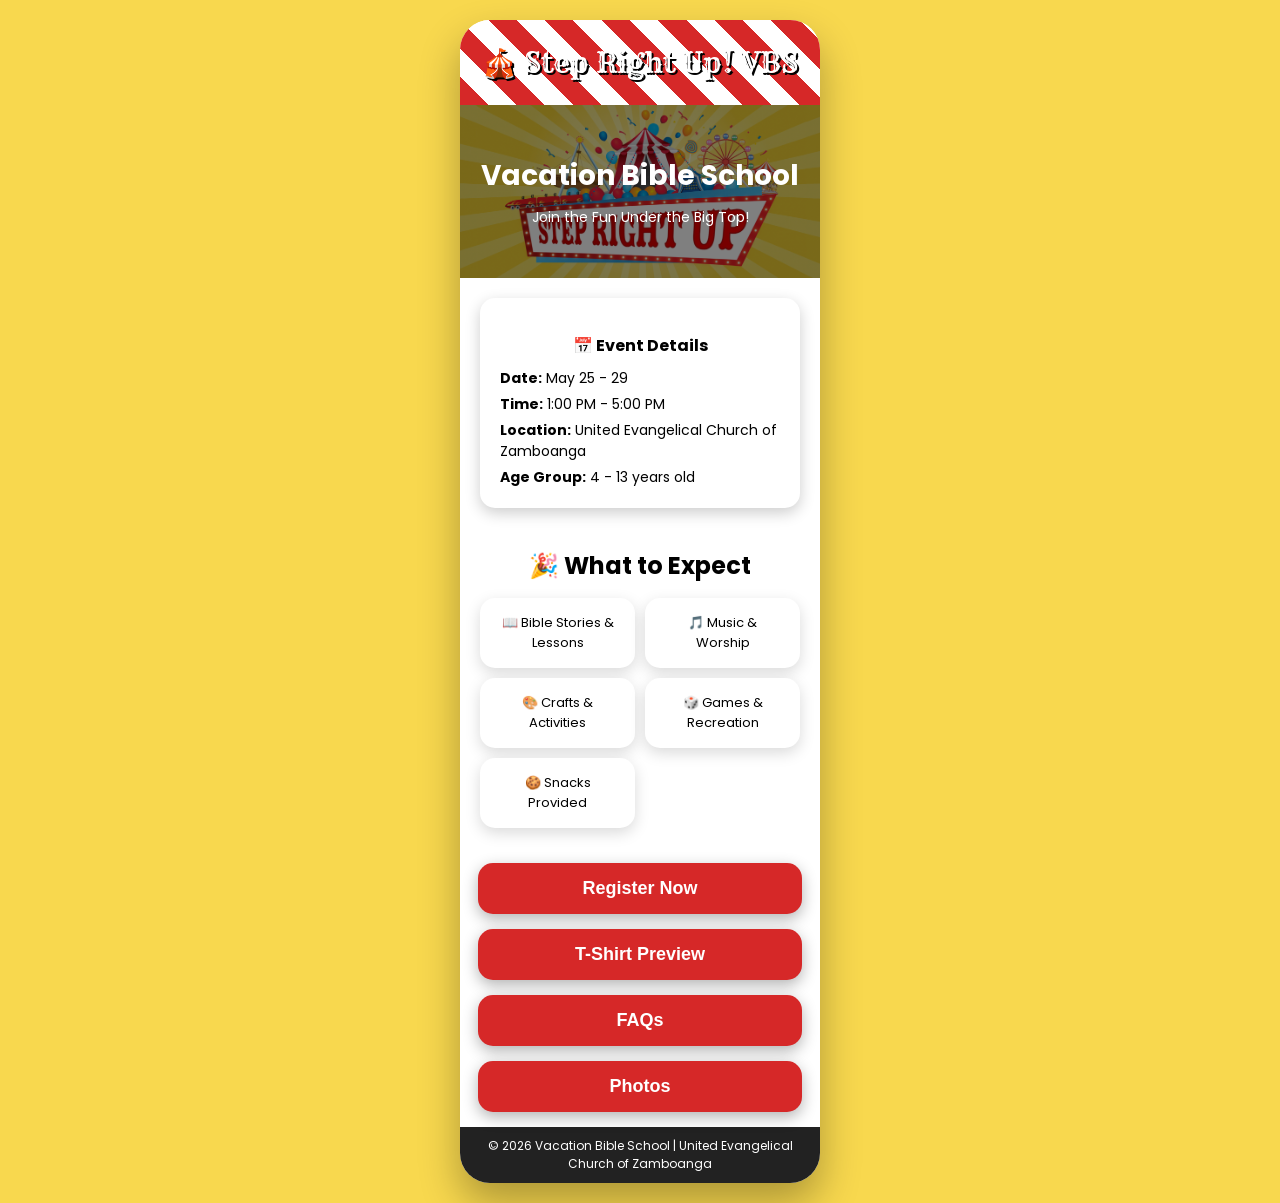
==== index.html @ f7917a8b "Rename home.html to index.html" ====
<!DOCTYPE html>
<html lang="en">
<head>
<meta charset="UTF-8">
<meta name="viewport" content="width=device-width, initial-scale=1.0">
<title>Vacation Bible School</title>

<link rel="stylesheet" href="home.css">

<link href="https://fonts.googleapis.com/css2?family=Rye&family=Poppins:wght@300;400;600&display=swap" rel="stylesheet">

</head>
<body>

<div class="phone">

<header>
🎪 Step Right Up! VBS 
</header>

<section class="hero">
    <h1>Vacation Bible School</h1>
    <p>Join the Fun Under the Big Top!</p>
</section>

<section class="details">
    <h2>📅 Event Details</h2>
    <p><strong>Date:</strong> May 25 - 29</p>
    <p><strong>Time:</strong> 1:00 PM - 5:00 PM</p>
    <p><strong>Location:</strong> United Evangelical Church of Zamboanga</p>
    <p><strong>Age Group:</strong> 4 - 13 years old</p>
</section>

<section class="activities-section">

<h2>🎉 What to Expect</h2>

<div class="activities">

<div class="card">📖 Bible Stories & Lessons</div>

<div class="card">🎵 Music & Worship</div>

<div class="card">🎨 Crafts & Activities</div>

<div class="card">🎲 Games & Recreation</div>

<div class="card">🍪 Snacks Provided</div>

</div>

</section>

<div class="register-container">
<button class="register-btn" onclick="registerNow()">
 Register Now
</button>
<div class="register-container">
<button class="register-btn" onclick="window.location.href='tshirt.html'">
T-Shirt Preview
</button>
</div>
</div>
<div class="register-container">
<button class="register-btn" onclick="window.location.href='faq.html'">
FAQs
</button>
<div class="register-container">
    <button class="register-btn" onclick="window.location.href='photos.html'">
         Photos
    </button>
</div>
</div>
<footer>
© 2026 Vacation Bible School | United Evangelical Church of Zamboanga
</footer>

</div>

<script src="home.js"></script>

</body>
</html>
---- home.css ----
*{
margin:0;
padding:0;
box-sizing:border-box;
}

body{
font-family:'Poppins',sans-serif;
background:#f8d84e;
display:flex;
justify-content:center;
padding:20px;
}

/* PHONE STYLE CONTAINER */
.phone{
width:360px;
background:white;
border-radius:30px;
overflow:hidden;
box-shadow:0 20px 40px rgba(0,0,0,0.3);
}

/* HEADER - circus stripes */
header{
background: repeating-linear-gradient(
45deg,
#d62828,
#d62828 20px,
#ffffff 20px,
#ffffff 40px
);
color:white;
text-align:center;
padding:25px 10px;
font-family:'Rye',cursive;
font-size:28px;
text-shadow:2px 2px black;
}

/* HERO */
.hero{
padding:50px 20px;
text-align:center;
background:linear-gradient(rgba(0,0,0,0.5), rgba(0,0,0,0.5)),
url("PosterVBS.png");
background-size:cover;
background-position:center;
color:white;
}

.hero h1{
font-size:28px;
margin-bottom:10px;
}

.hero p{
font-size:14px;
}

/* DETAILS */
.details{
background:#fff;
margin:20px;
padding:20px;
border-radius:15px;
box-shadow:0 5px 15px rgba(0,0,0,0.2);
text-align:left;
}

.details h2{
text-align:center;
margin-bottom:10px;
}

/* ACTIVITIES */
.activities-section{
padding:20px;
text-align:center;
}

.activities{
display:grid;
grid-template-columns:1fr 1fr;
gap:10px;
margin-top:15px;
}

.card{
background:#fff;
padding:15px;
border-radius:15px;
font-size:13px;
box-shadow:0 5px 15px rgba(0,0,0,0.15);
transition:0.3s;
}

/* fun hover */
.card:hover{
transform:scale(1.05) rotate(-2deg);
background:#ffe066;
}

/* REGISTER BUTTON */
.register-container {
    text-align: center;
    margin: 15px 0; /* same margin for all buttons */
}

.register-btn {
    padding: 15px 0; /* vertical padding only, consistent height */
    width: 90%;      /* same width for all buttons */
    font-size: 18px;
    background: #d62828;
    color: white;
    border: none;
    border-radius: 15px;
    cursor: pointer;
    font-weight: bold;
    box-shadow: 0 5px 15px rgba(0,0,0,0.3);
    transition: 0.3s;
    display: inline-block;
    white-space: nowrap; /* prevent text wrap */
}
.register-btn:hover{
background:#a4161a;
transform:scale(1.05);
}

/* FOOTER */
footer{
background:#222;
color:white;
text-align:center;
padding:10px;
font-size:12px;
}
/* FAQ spacing */
.details h2{
margin-top:15px;
font-size:16px;
}

.details p, .details li{
font-size:14px;
margin-top:5px;
}

.details ul{
padding-left:20px;
}
/* MOBILE FULL WIDTH (optional if opened on phone) */
/* Highlight blinking animation */
@keyframes blinkHighlight {
    0% { background-color: #ffe066; }
    50% { background-color: white; }
    100% { background-color: #ffe066; }
}

.highlight-blink {
    animation: blinkHighlight 1s ease-in-out 3; /* 1s duration, 3 times */
    padding: 5px 10px; /* optional: give it a little padding so highlight is visible */
    border-radius: 5px; /* optional: rounded corners for better look */
}
@media(max-width:400px){
.phone{
width:100%;
border-radius:0;
}

}
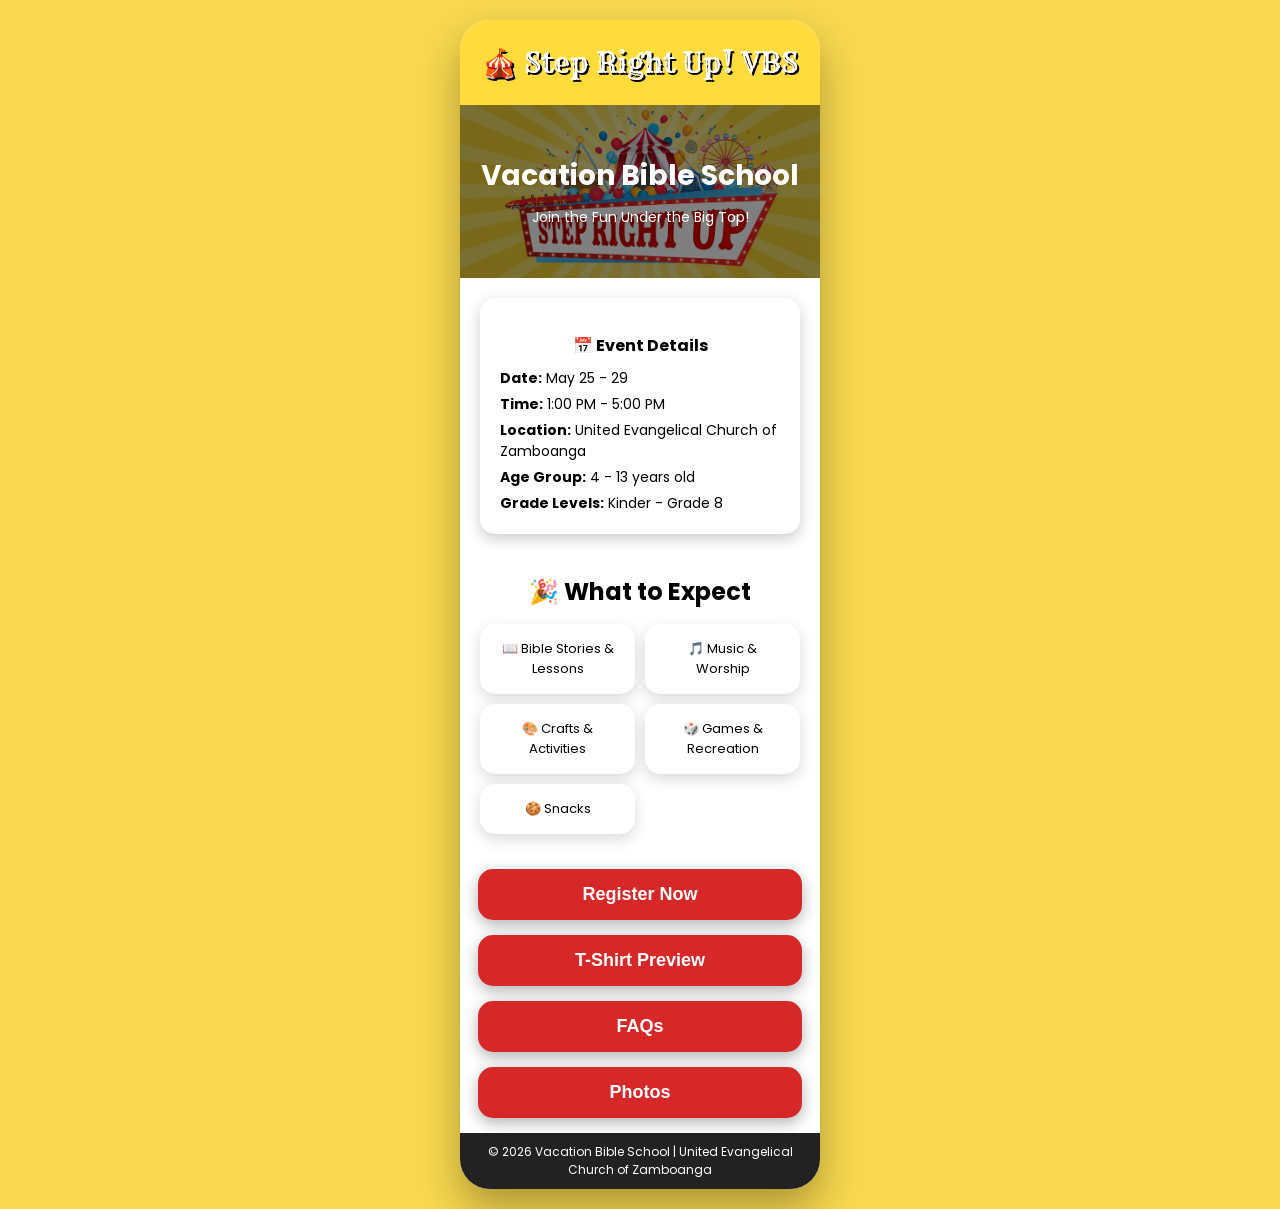
==== commit 10a6eb8b: "Rename home.html to index.html" ====
--- a/index.html
+++ b/index.html
@@ -29,6 +29,7 @@
     <p><strong>Time:</strong> 1:00 PM - 5:00 PM</p>
     <p><strong>Location:</strong> United Evangelical Church of Zamboanga</p>
     <p><strong>Age Group:</strong> 4 - 13 years old</p>
+    <p><strong>Grade Levels:</strong> Kinder - Grade 8</p>
 </section>
 
 <section class="activities-section">
@@ -45,7 +46,7 @@
 
 <div class="card">🎲 Games & Recreation</div>
 
-<div class="card">🍪 Snacks Provided</div>
+<div class="card">🍪 Snacks </div>
 
 </div>
 
@@ -66,9 +67,11 @@
 FAQs
 </button>
 <div class="register-container">
-    <button class="register-btn" onclick="window.location.href='photos.html'">
-         Photos
-    </button>
+ <div class="register-container">
+<button class="register-btn" onclick="openPhotos()">
+ Photos
+</button>
+</div>
 </div>
 </div>
 <footer>
--- a/home.css
+++ b/home.css
@@ -25,12 +25,12 @@
 header{
 background: repeating-linear-gradient(
 45deg,
-#d62828,
-#d62828 20px,
-#ffffff 20px,
-#ffffff 40px
+#ffdb3b,
+#ffdb3b 20px,
+#ffdb3b 20px,
+#ffdb3b 40px
 );
-color:white;
+color:rgb(255, 255, 255);
 text-align:center;
 padding:25px 10px;
 font-family:'Rye',cursive;
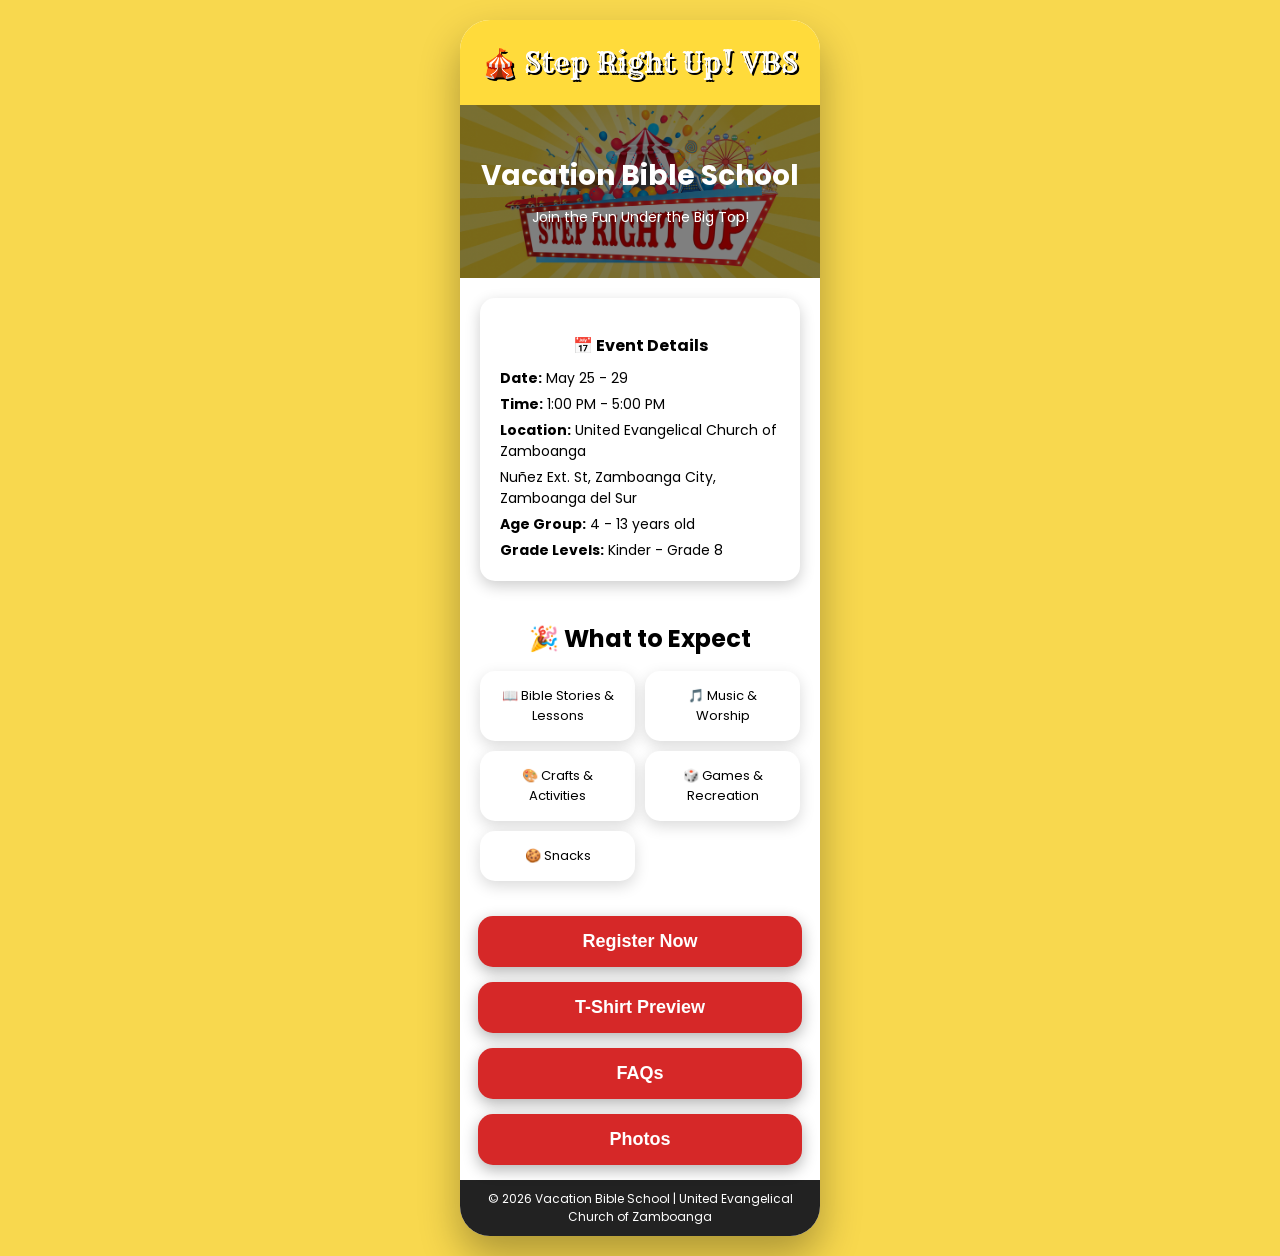
==== commit 44eeb3a3: "Update index.html" ====
--- a/index.html
+++ b/index.html
@@ -28,6 +28,7 @@
     <p><strong>Date:</strong> May 25 - 29</p>
     <p><strong>Time:</strong> 1:00 PM - 5:00 PM</p>
     <p><strong>Location:</strong> United Evangelical Church of Zamboanga</p>
+    <p>Nuñez Ext. St, Zamboanga City, Zamboanga del Sur</p>
     <p><strong>Age Group:</strong> 4 - 13 years old</p>
     <p><strong>Grade Levels:</strong> Kinder - Grade 8</p>
 </section>
